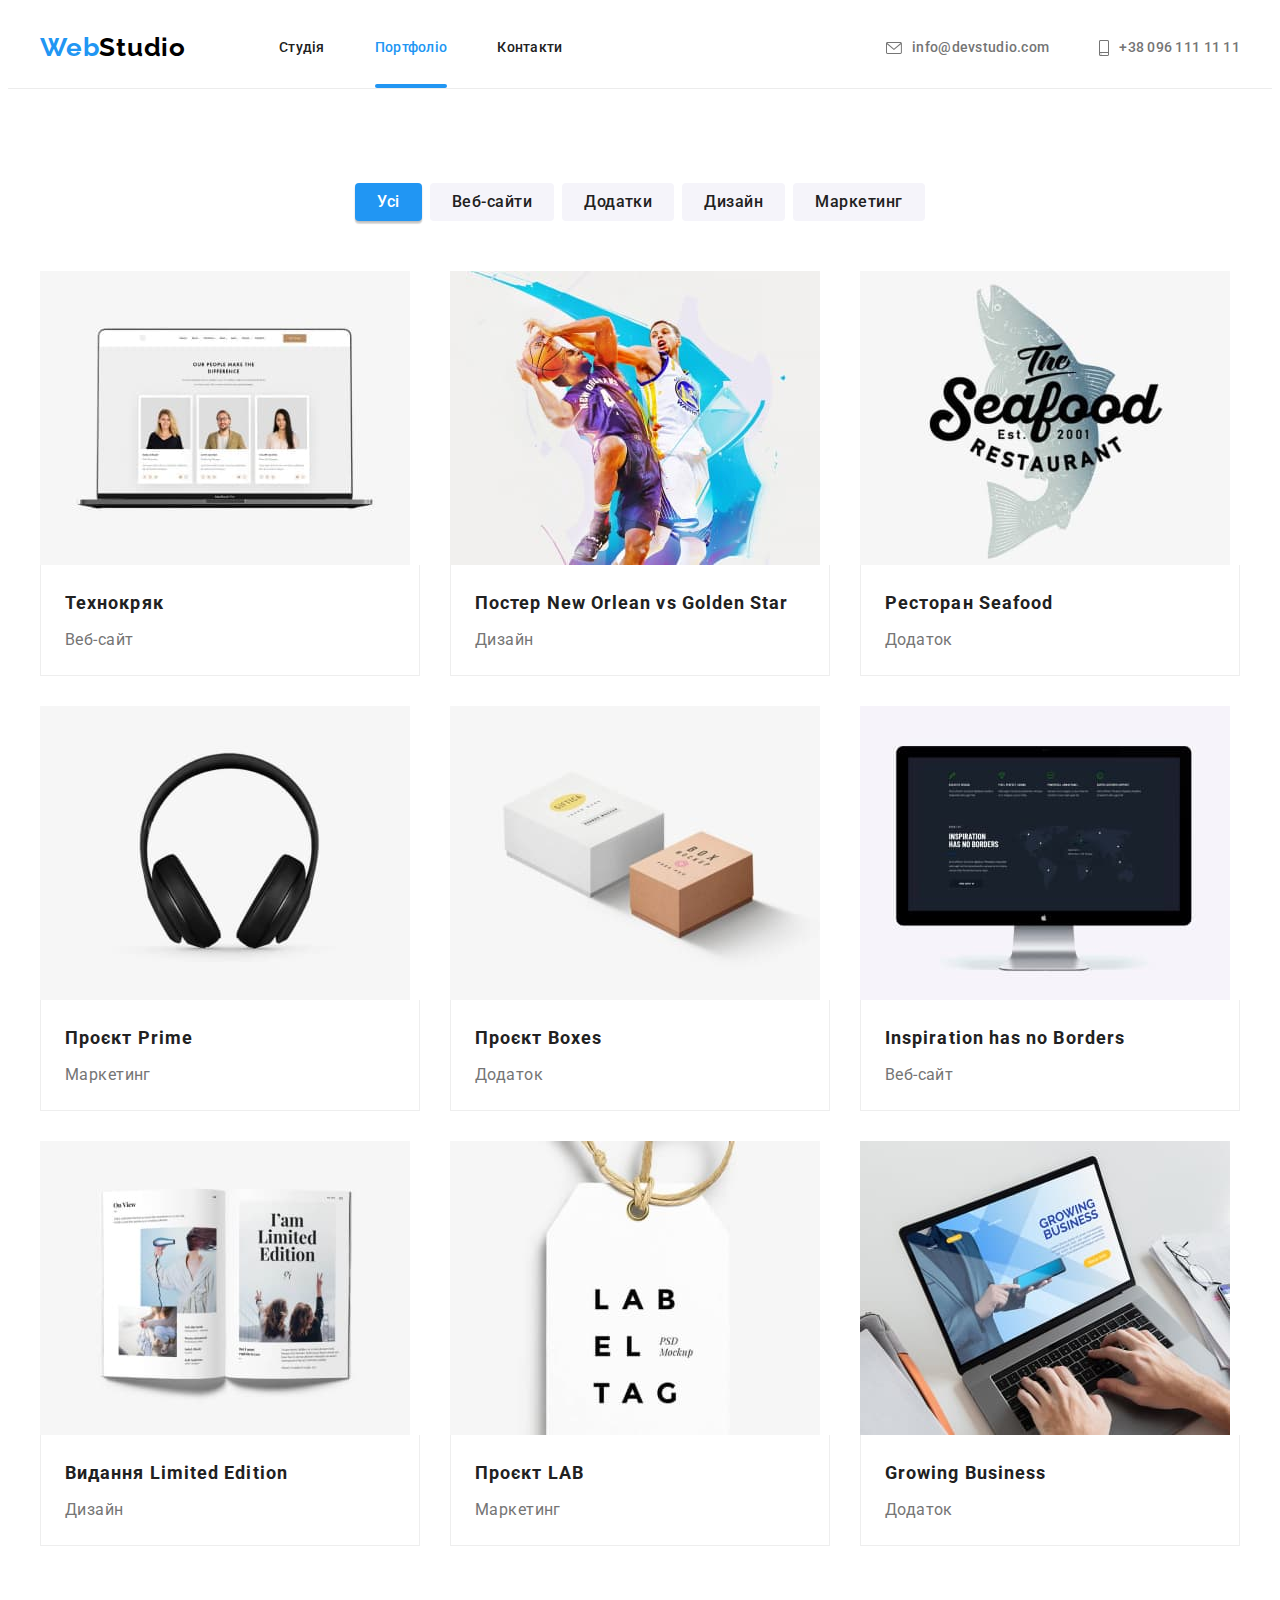
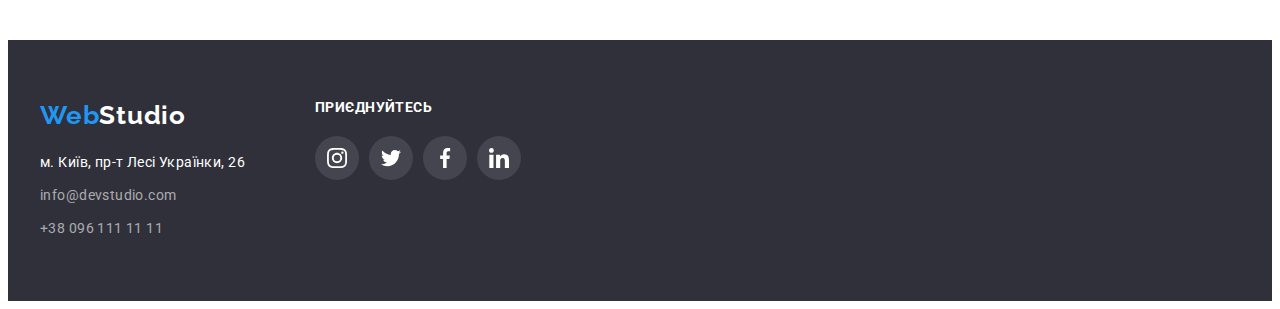
==== portfolio.html @ d4754091 "Initial commit" ====
<!DOCTYPE html>
<html lang="uk">
  <head>
    <meta charset="UTF-8" />
    <meta http-equiv="X-UA-Compatible" content="IE=edge" />
    <meta name="viewport" content="width=device-width, initial-scale=1.0" />
    <title>Портфоліо</title>
    <link rel="preconnect" href="https://fonts.googleapis.com" />
    <link rel="preconnect" href="https://fonts.gstatic.com" crossorigin />
    <link
      href="https://fonts.googleapis.com/css2?family=Raleway:wght@700&family=Roboto:wght@400;500;700;900&display=swap"
      rel="stylesheet"
    />
    <link
      rel="stylesheet"
      href="https://cdnjs.cloudflare.com/ajax/libs/modern-normalize/1.1.0/modern-normalize.min.css"
      integrity="sha512-wpPYUAdjBVSE4KJnH1VR1HeZfpl1ub8YT/NKx4PuQ5NmX2tKuGu6U/JRp5y+Y8XG2tV+wKQpNHVUX03MfMFn9Q=="
      crossorigin="anonymous"
      referrerpolicy="no-referrer"
    />
    <link rel="stylesheet" href="css/styles.css" />
  </head>
  <body>
    <!-- Шапка сайта -->
    <header class="page-header">
      <div class="container">
        <nav class="site-nav">
          <a href="./index.html" class="logo logo-header">
            <span>Web</span>Studio</a
          >
          <ul class="nav-list">
            <li class="item">
              <a href="index.html" class="nav-link">Студія</a>
            </li>
            <li class="item">
              <a href="portfolio.html" class="nav-link active">Портфоліо</a>
            </li>
            <li class="item"><a href="" class="nav-link">Контакти</a></li>
          </ul>
        </nav>
        <ul class="contact">
          <li class="item contact-item">
            <a href="mailto:info@devstudio.com" class="contact-link">
              <svg class="icon" width="16" height="12">
                <use href="./images/icons.svg#envelope"></use>
              </svg>
              info@devstudio.com
            </a>
          </li>
          <li class="item">
            <a href="tel:+380961111111" class="contact-link">
              <svg class="icon" width="10" height="16">
                <use href="./images/icons.svg#smartphone"></use></svg
              >+38 096 111 11 11
            </a>
          </li>
        </ul>
      </div>
    </header>
    <main>
      <!-- Портфолио -->
      <section class="section">
        <div class="container">
          <h1 class="visually-hidden">Портфоліо</h1>
          <ul class="filter-list">
            <li class="filter-items">
              <button type="button" class="filter-btn active-btn">Усі</button>
            </li>
            <li class="filter-items">
              <button type="button" class="filter-btn">Веб-сайти</button>
            </li>
            <li class="filter-items">
              <button type="button" class="filter-btn">Додатки</button>
            </li>
            <li class="filter-items">
              <button type="button" class="filter-btn">Дизайн</button>
            </li>
            <li class="filter-items">
              <button type="button" class="filter-btn">Маркетинг</button>
            </li>
          </ul>
          <ul class="portfolio-list">
            <li class="portfolio-items">
              <a class="portfolio-link" href="">
                <div class="portfolio-wrap">
                  <img
                    src="images/website.jpg"
                    alt="Веб-сайт на ноутбуке"
                    width="370"
                  />
                  <div class="portfolio-aside">
                    <p class="portfolio-desc">
                      Ресурс пропонує комплексні пропозиції з різним рівнем
                      функціоналу та сервісів. Все це дозволить відвідувачу
                      отримати вичерпні відомості про компанію чи приватну
                      особу.
                    </p>
                  </div>
                </div>
                <div class="portfolio-box">
                  <h2 class="portfolio-name">Технокряк</h2>
                  <p class="portfolio-text">Веб-сайт</p>
                </div></a
              >
            </li>
            <li class="portfolio-items">
              <a class="portfolio-link" href="">
                <div class="portfolio-wrap">
                  <img
                    src="images/poster.jpg"
                    alt="Постер с баскетболистами"
                    width="370"
                  />
                  <div class="portfolio-aside">
                    <p class="portfolio-desc">
                      Ресурс пропонує комплексні пропозиції з різним рівнем
                      функціоналу та сервісів. Все це дозволить відвідувачу
                      отримати вичерпні відомості про компанію чи приватну
                      особу.
                    </p>
                  </div>
                </div>
                <div class="portfolio-box">
                  <h2 class="portfolio-name">
                    Постер New Orlean vs Golden Star
                  </h2>
                  <p class="portfolio-text">Дизайн</p>
                </div>
              </a>
            </li>
            <li class="portfolio-items">
              <a class="portfolio-link" href="">
                <div class="portfolio-wrap">
                  <img
                    src="images/sheafood.jpg"
                    alt="Эмблема ресторана Seafood"
                    width="370"
                  />
                  <div class="portfolio-aside">
                    <p class="portfolio-desc">
                      Ресурс пропонує комплексні пропозиції з різним рівнем
                      функціоналу та сервісів. Все це дозволить відвідувачу
                      отримати вичерпні відомості про компанію чи приватну
                      особу.
                    </p>
                  </div>
                </div>
                <div class="portfolio-box">
                  <h2 class="portfolio-name">Ресторан Seafood</h2>
                  <p class="portfolio-text">Додаток</p>
                </div>
              </a>
            </li>
            <li class="portfolio-items">
              <a class="portfolio-link" href="">
                <div class="portfolio-wrap">
                  <img src="images/headphones.jpg" alt="Наушники" width="370" />
                  <div class="portfolio-aside">
                    <p class="portfolio-desc">
                      Ресурс пропонує комплексні пропозиції з різним рівнем
                      функціоналу та сервісів. Все це дозволить відвідувачу
                      отримати вичерпні відомості про компанію чи приватну
                      особу.
                    </p>
                  </div>
                </div>
                <div class="portfolio-box">
                  <h2 class="portfolio-name">Проєкт Prime</h2>
                  <p class="portfolio-text">Маркетинг</p>
                </div>
              </a>
            </li>
            <li class="portfolio-items">
              <a class="portfolio-link" href="">
                <div class="portfolio-wrap">
                  <img src="images/boxes.jpg" alt="Коробки" width="370" />
                  <div class="portfolio-aside">
                    <p class="portfolio-desc">
                      Ресурс пропонує комплексні пропозиції з різним рівнем
                      функціоналу та сервісів. Все це дозволить відвідувачу
                      отримати вичерпні відомості про компанію чи приватну
                      особу.
                    </p>
                  </div>
                </div>
                <div class="portfolio-box">
                  <h2 class="portfolio-name">Проєкт Boxes</h2>
                  <p class="portfolio-text">Додаток</p>
                </div>
              </a>
            </li>
            <li class="portfolio-items">
              <a class="portfolio-link" href="">
                <div class="portfolio-wrap">
                  <img src="images/monitor.jpg" alt="Монитор" width="370" />
                  <div class="portfolio-aside">
                    <p class="portfolio-desc">
                      Ресурс пропонує комплексні пропозиції з різним рівнем
                      функціоналу та сервісів. Все це дозволить відвідувачу
                      отримати вичерпні відомості про компанію чи приватну
                      особу.
                    </p>
                  </div>
                </div>
                <div class="portfolio-box">
                  <h2 class="portfolio-name">Inspiration has no Borders</h2>
                  <p class="portfolio-text">Веб-сайт</p>
                </div>
              </a>
            </li>
            <li class="portfolio-items">
              <a class="portfolio-link" href="">
                <div class="portfolio-wrap">
                  <img src="images/magazine.jpg" alt="Журнал" width="370" />
                  <div class="portfolio-aside">
                    <p class="portfolio-desc">
                      Ресурс пропонує комплексні пропозиції з різним рівнем
                      функціоналу та сервісів. Все це дозволить відвідувачу
                      отримати вичерпні відомості про компанію чи приватну
                      особу.
                    </p>
                  </div>
                </div>
                <div class="portfolio-box">
                  <h2 class="portfolio-name">Видання Limited Edition</h2>
                  <p class="portfolio-text">Дизайн</p>
                </div>
              </a>
            </li>
            <li class="portfolio-items">
              <a class="portfolio-link" href="">
                <div class="portfolio-wrap">
                  <img src="images/label.jpg" alt="Лейбл" width="370" />
                  <div class="portfolio-aside">
                    <p class="portfolio-desc">
                      Ресурс пропонує комплексні пропозиції з різним рівнем
                      функціоналу та сервісів. Все це дозволить відвідувачу
                      отримати вичерпні відомості про компанію чи приватну
                      особу.
                    </p>
                  </div>
                </div>
                <div class="portfolio-box">
                  <h2 class="portfolio-name">Проєкт LAB</h2>
                  <p class="portfolio-text">Маркетинг</p>
                </div>
              </a>
            </li>
            <li class="portfolio-items">
              <a class="portfolio-link" href="">
                <div class="portfolio-wrap">
                  <img
                    src="images/laptop.jpg"
                    alt="Ноутбук с бизнес-приложением"
                    width="370"
                  />
                  <div class="portfolio-aside">
                    <p class="portfolio-desc">
                      Ресурс пропонує комплексні пропозиції з різним рівнем
                      функціоналу та сервісів. Все це дозволить відвідувачу
                      отримати вичерпні відомості про компанію чи приватну
                      особу.
                    </p>
                  </div>
                </div>
                <div class="portfolio-box">
                  <h2 class="portfolio-name">Growing Business</h2>
                  <p class="portfolio-text">Додаток</p>
                </div>
              </a>
            </li>
          </ul>
        </div>
      </section>
    </main>
    <!-- Футер -->
    <footer class="footer">
      <div class="container footer-container">
        <div>
          <a href="./index.html" class="logo logo-footer">
            <span>Web</span>Studio</a
          >
          <address>
            <ul class="address-list">
              <li class="address-items">
                <a href="" class="footer-contact"
                  >м. Київ, пр-т Лесі Українки, 26</a
                >
              </li>
              <li class="address-items">
                <a href="mailto:info@devstudio.com" class="link-footer"
                  >info@devstudio.com</a
                >
              </li>
              <li class="address-items">
                <a href="tel:+380961111111" class="link-footer"
                  >+38 096 111 11 11</a
                >
              </li>
            </ul>
          </address>
        </div>
        <div class="footer-social-wrap">
          <h2 class="footer-social-title">приєднуйтесь</h2>
          <ul class="social-list">
            <li class="socials-item">
              <a
                class="socials-link footer-socials-link"
                href=""
                target="_blank"
                rel="nofollow noopener noreferrer"
                aria-label="Instagram"
                ><svg class="footer-icon" width="20" height="20">
                  <use href="./images/icons.svg#instagram"></use></svg
              ></a>
            </li>
            <li class="socials-item">
              <a
                class="socials-link footer-socials-link"
                href=""
                target="_blank"
                rel="nofollow noopener noreferrer"
                aria-label="Twitter"
                ><svg class="footer-icon" width="20" height="20">
                  <use href="./images/icons.svg#twitter"></use></svg
              ></a>
            </li>
            <li class="socials-item">
              <a
                class="socials-link footer-socials-link"
                href=""
                target="_blank"
                rel="nofollow noopener noreferrer"
                aria-label="Facebook"
                ><svg class="footer-icon" width="20" height="20">
                  <use href="./images/icons.svg#facebook"></use></svg
              ></a>
            </li>
            <li class="socials-item">
              <a
                class="socials-link footer-socials-link"
                href=""
                target="_blank"
                rel="nofollow noopener noreferrer"
                aria-label="LinkedIn"
                ><svg class="footer-icon" width="20" height="20">
                  <use href="./images/icons.svg#linkedin"></use></svg
              ></a>
            </li>
          </ul>
        </div>
      </div>
    </footer>
  </body>
</html>
---- css/styles.css ----
html {
    box-sizing: border-box;
}

*
*::before,
*::after {
    box-sizing: inherit;
}

:root {
    --primery-text-color: #757575;
    --title-text-color: #212121;
    --acсуте-color: #E5E5E5;
    --primary-white-color: #FFFFFF;
    --primary-button-color: #F5F4FA;
    --hover-focus-color: #2196F3;
    --base-color: #2F303A;
    --light-bc-color: #F5F4FA;
    --icon-main-color: #AFB1B8;
        
    /* Анімація */

    --anim-shown: 250ms cubic-bezier(0.4, 0, 0.2, 1);
}

body {
    background-color: var(--primary-white-color);
    color: var(--primery-text-color);
    font-family: 'Roboto', sans-serif;
    font-size: 14px;
    line-height: 1.71;    
    letter-spacing: 0.03em;
}

h1,
h2,
h3,
h4,
p {
    margin-top: 0;
    margin-bottom: 0;
}

ul {
    list-style: none;
    padding: 0;
    margin: 0;
}

a {
    text-decoration: none;
    color: inherit;
}

img {
    display: block;
    max-width: 100%;
    height: auto;
}

address {
    font-style: normal;
}

.container {
    margin-left: auto;
    margin-right: auto;
    width: 1200px;
    padding-left: 15px;
    padding-right: 15px;

}

.section {
    padding-top: 94px;
    padding-bottom: 94px;
}

.heading {
    font-size: 14px;
    line-height: 1.14;
    text-transform: uppercase;

}

/* Шапка сайта */
.page-header {
    background-color: var(--primary-white-color);
    border-bottom: 1px solid #ECECEC;

}

.page-header>div {
    display: flex;
    justify-content: space-between;    
}

.site-nav {
    display: flex;
    align-items: center;    
}

.logo {
    font-family: 'Raleway', sans-serif;    
    font-weight: 700;
    font-size: 26px;
    line-height: 1.2;
    letter-spacing: 0.03em;   
}

.logo-header {
    color: #000000;
    margin-right: 93px;
} 

.logo span {
    color: var(--hover-focus-color);
}

.nav-list, .contact {
    display: flex;
}

.nav-list .item:not(:last-child),
.contact .item:not(:last-child) {
    margin-right: 50px;
}

.nav-link, .contact-link {
   
    padding-top: 32px;
    padding-bottom: 32px;

    font-weight: 500;
    font-size: 14px;
    line-height: 1.14;
    letter-spacing: 0.02em; 

    transition: color var(--anim-shown);
}

.nav-link {
    position: relative;
    color: var(--title-text-color);
   
}

.nav-link.active {
    color: var(--hover-focus-color);
}

.nav-link.active::after {
    content: "";
    position: absolute;   
    left: 0;
    bottom: -1px;
    display: block;
   
    height: 4px;
    width: 100%;
    border-radius: 2px;
    
    
    background-color: var(--hover-focus-color);
}

.nav-link:hover,
.nav-link:focus,
.contact-link:hover,
.contact-link:focus,
.link-footer:hover,
.link-footer:focus {
    color: var(--hover-focus-color);
}

.contact-link {
    display: flex;
    justify-content: center;
    align-items: center;
    gap: 10px;
}

.icon {
    fill: currentColor;
}

/* Студия */

.hero {
    max-width: 1600px; ;
    padding: 200px 0;
    margin-left: auto;
    margin-right: auto;
    
    text-align: center;
    
    background-color: var(--base-color);
    background-image: linear-gradient(to right, rgba(47, 48, 58, 0.4), rgba(47, 48, 58, 0.4)), 
        url(../images/hero.jpg);
    background-repeat: no-repeat;
    background-position:center;
}

.title-hero {
    width: 696px;
    margin-left: auto;
    margin-right: auto;
    margin-bottom: 30px;
    color: var(--primary-white-color);
    font-weight: 900;
    font-size: 44px;
    line-height: 1.36;   
    letter-spacing: 0.06em;
    text-transform: uppercase;
}

.btn {
    border: 0;
    padding: 10px 32px;
    box-shadow: 0px 4px 4px rgba(0, 0, 0, 0.15);
    border-radius: 4px;   
    font-family: inherit;
    background-color: var(--hover-focus-color);
    color: var(--primary-white-color);
    font-weight: 700;
    font-size: 16px;
    line-height: 1.88;
    letter-spacing: 0.06em;
    cursor: pointer;   

    transition: background-color var(--anim-shown);
}

.btn:hover,
.btn:focus {
    background-color: #188CE8;

}

/* Преимущества */

.visually-hidden {
    position: absolute;
    width: 1px;
    height: 1px;
    margin: -1px;
    border: 0;
    padding: 0;
    white-space: nowrap;
    clip-path: inset(100%);
    clip: rect(0 0 0 0);
    overflow: hidden;
}

.features-list {
    display: flex;
}

.features-icon-container {
    display: flex;
    justify-content: center;
    align-items: center;
    margin-bottom: 30px;
    width: 270px;
    height: 120px;
    background-color:var(--light-bc-color);
}

.features-items {
    width: calc((100%-90px)/4);
}

.features-items:not(:last-child) {
    margin-right: 30px;
}

.features-heading {
    margin-bottom: 10px;
    color: var(--title-text-color);
    
}

/*  Чем мы занимаемся */

.title {
    margin-bottom: 50px;
    color: var(--title-text-color);
    font-size: 36px;
    line-height:1.17;
    text-align: center;
}

.section.work {
    padding-top: 0;
}

.work-list {
    display: flex;
}

.work-items {
    position: relative;
}

.work-items:not(:last-child),
.team-items:not(:last-child)
 {
    margin-right: 30px;
}

.work-heading {
    position: absolute;
    bottom: 0;
    left: 0;
    padding-top: 27px;
    padding-bottom: 27px;

    width: 100%;
    font-weight: 700;
    text-align: center;
    color: var(--primary-white-color);

    background: rgba(47, 48, 58, 0.8);
} 

/* Команда */

.team {
    background-color: var(--primary-button-color);
}

.team-list {
    display: flex;
}

.team-items{
    background-color: var(--primary-white-color);
    box-shadow: 0px 1px 3px rgba(0, 0, 0, 0.12), 0px 1px 1px rgba(0, 0, 0, 0.14), 0px 2px 1px rgba(0, 0, 0, 0.2);
    border-radius: 0px 0px 4px 4px;    
}

.team-wrapor {
    padding: 30px 10px;
}

.team-name {    
    margin-bottom: 10px;
    color: var(--title-text-color);
    font-weight: 500;
    font-size: 16px;
    line-height: 1.19;
    text-align: center;
}

.team-position {
    margin-bottom: 16px;
    font-size: 16px;
    line-height: 1.19;
    text-align: center;
}

.social-list {
    display: flex;
    justify-content: center;
    gap: 10px;
}

.socials-link {
   
    display: flex;
    justify-content: center;
    align-items: center;
    width: 44px;
    height: 44px;
    border-radius: 50%;

    transition: background-color var(--anim-shown);
   
}

.socials-icon {
    fill: var(--icon-main-color);
    transition: fill var(--anim-shown);
}

.socials-link:hover,
.socials-link:focus {
    background-color: var(--hover-focus-color);
}

.socials-link:hover .socials-icon,
.socials-link:focus .socials-icon { 
    fill: var(--primary-white-color);
}



/* Клієнти */

.clients-list {
    display: flex;
    gap: 30px;
}

.clients-link {
    display: flex;
    justify-content: center;
    align-items: center;
    width: 170px;
    height: 92px;
    border: 1px solid var(--icon-main-color);
    border-radius: 4px;
    
    transition: border var(--anim-shown);
}

.clients-link:hover,
.clients-link:focus {
    border: 1px solid var(--hover-focus-color);
}

.clients-icon {
    fill: var(--icon-main-color);
    transition: fill var(--anim-shown);
}

.clients-link:hover .clients-icon,
.clients-link:focus .clients-icon {
    fill: var(--hover-focus-color);
}


/* Футер */

.logo-footer {
    display: inline-block;
    margin-bottom: 20px;
    color: #FFFFFF;
    
}

.footer {
    background-color: var(--base-color);
    padding: 60px 0;
}

.address-items:not(:last-child) {
    margin-bottom: 9px;
}

.footer-contact {
    color: var(--primary-white-color);    
}

.link-footer {
    color: rgba(255, 255, 255, 0.6);

    transition: color var(--anim-shown);
}

.footer-social-title {
    margin-bottom: 20px;
    font-size: 14px;
    line-height: 1.14;
    letter-spacing: 0.03em;
    text-transform: uppercase;

    color: var(--primary-white-color);
}

.footer-social-wrap {
    margin-left: 70px;
}


.footer-socials-link {
    background-color: rgba(100%, 100%, 100%, 10%);

}

.footer-icon {
    fill: var(--primary-white-color);
}

/* Портфолио */

.footer-container {
    display: flex;
}

.filter-list {
    display: flex;
    justify-content: center;
    margin-bottom: 50px;
}

.filter-items:not(:last-child) {
    margin-right: 8px;
    
}

.filter-btn {
    background-color: var(--primary-button-color);
    color: var(--title-text-color);
    padding: 6px 22px;
    font-family: inherit;
    font-weight: 500;
    font-size: 16px;
    line-height: 1.62;
    text-align: center;
    letter-spacing: 0.03em;
    cursor: pointer;
    border: 0;
    border-radius: 4px;

    transition: background-color var(--anim-shown), color var(--anim-shown), box-shadow  var(--anim-shown);
}

.filter-btn:hover,
.filter-btn:focus {
    background-color: var(--hover-focus-color);
    color: var(--primary-white-color);
    box-shadow: 0px 3px 1px rgba(0, 0, 0, 0.1), 0px 1px 2px rgba(0, 0, 0, 0.08), 0px 2px 2px rgba(0, 0, 0, 0.12);
}

.active-btn {
    background-color: var(--hover-focus-color);
    color: var(--primary-white-color);
    box-shadow: 0px 3px 1px rgba(0, 0, 0, 0.1), 0px 1px 2px rgba(0, 0, 0, 0.08), 0px 2px 2px rgba(0, 0, 0, 0.12);
}

.portfolio-list {
    display: flex;
    flex-wrap: wrap;
    gap: 30px;
}

.portfolio-items {
    flex-basis: calc((100% - 60px) / 3);
    background-color: var(--primary-white-color);
    
    cursor: pointer;
}

.portfolio-link {
    
    display: block;

    transition: box-shadow var(--anim-shown);
}

.portfolio-box {
   
    padding: 20px 24px;
    border-right: 1px solid #EEEEEE;
    border-left: 1px solid #EEEEEE;
    border-bottom: 1px solid #EEEEEE;
}

.portfolio-wrap {
    position: relative;
    overflow: hidden;
}

.portfolio-aside {

    position: absolute;
    top: 0;
    left: 0;

    display: flex;
    align-items: center;
    justify-content: center;
    
    width: 100%;
    height: 100%;
    padding: 24px;
    background-color:rgba(33, 150, 243, 0.9);
    
    transform: translateY(100%);
    transition: transform var(--anim-shown) ;



   
}

.portfolio-desc {
    font-size: 18px;
    line-height: 1.56;

    color:var(--primary-white-color);
    
}

.portfolio-link:hover,
.portfolio-link:focus {
    box-shadow: 0px 1px 1px rgba(0, 0, 0, 0.12), 0px 4px 4px rgba(0, 0, 0, 0.06), 1px 4px 6px rgba(0, 0, 0, 0.16);
}

.portfolio-link:hover .portfolio-aside,
.portfolio-link:focus .portfolio-aside {
    transform: translateY(0);
}


.portfolio-name {    
    margin-bottom: 4px;
    color: var(--title-text-color);
    font-size: 18px;
    line-height: 2;
    letter-spacing: 0.06em;
}

.portfolio-text {
    font-size: 16px;
    line-height: 1.88;
}

/* Modal */

.backdrop {
    position: fixed;
    top: 0;
    left: 0;
    width: 100%;
    height: 100%;

    background-color: rgba(0, 0, 0, 0.2) ;

    transition: opacity var(--anim-shown), visibility var(--anim-shown) ;
}

.backdrop.is-hidden {
    opacity: 0;
    visibility: hidden;
    pointer-events: none;
}

.modal {
    position: absolute;
    top: 50%;
    left: 50%;
    transform: translate(-50%, -50%);

    width: 528px;
    min-height: 581px;
    border-radius: 4px;

    background-color: var(--primary-white-color);
    box-shadow: 0px 1px 3px rgba(0, 0, 0, 0.12), 0px 1px 1px rgba(0, 0, 0, 0.14), 0px 2px 1px rgba(0, 0, 0, 0.2);


}

.modal-btn {

    display: block;
    position: absolute;
    top: 8px;
    right: 8px;
    display: flex;
    justify-content: center;
    align-items: center;
    width: 30px;
    height: 30px;
    border: 1px solid rgba(0, 0, 0, 0.1);;
    border-radius: 50%;
    background-color: var(--primary-white-color);
    
    cursor: pointer;
   
   
}

.modal-icon {
    position: absolute;
    transition: fill var(--anim-shown)
}

.modal-btn:hover .modal-icon,
.modal-btn:focus .modal-icon {
    fill: var(--hover-focus-color);
}
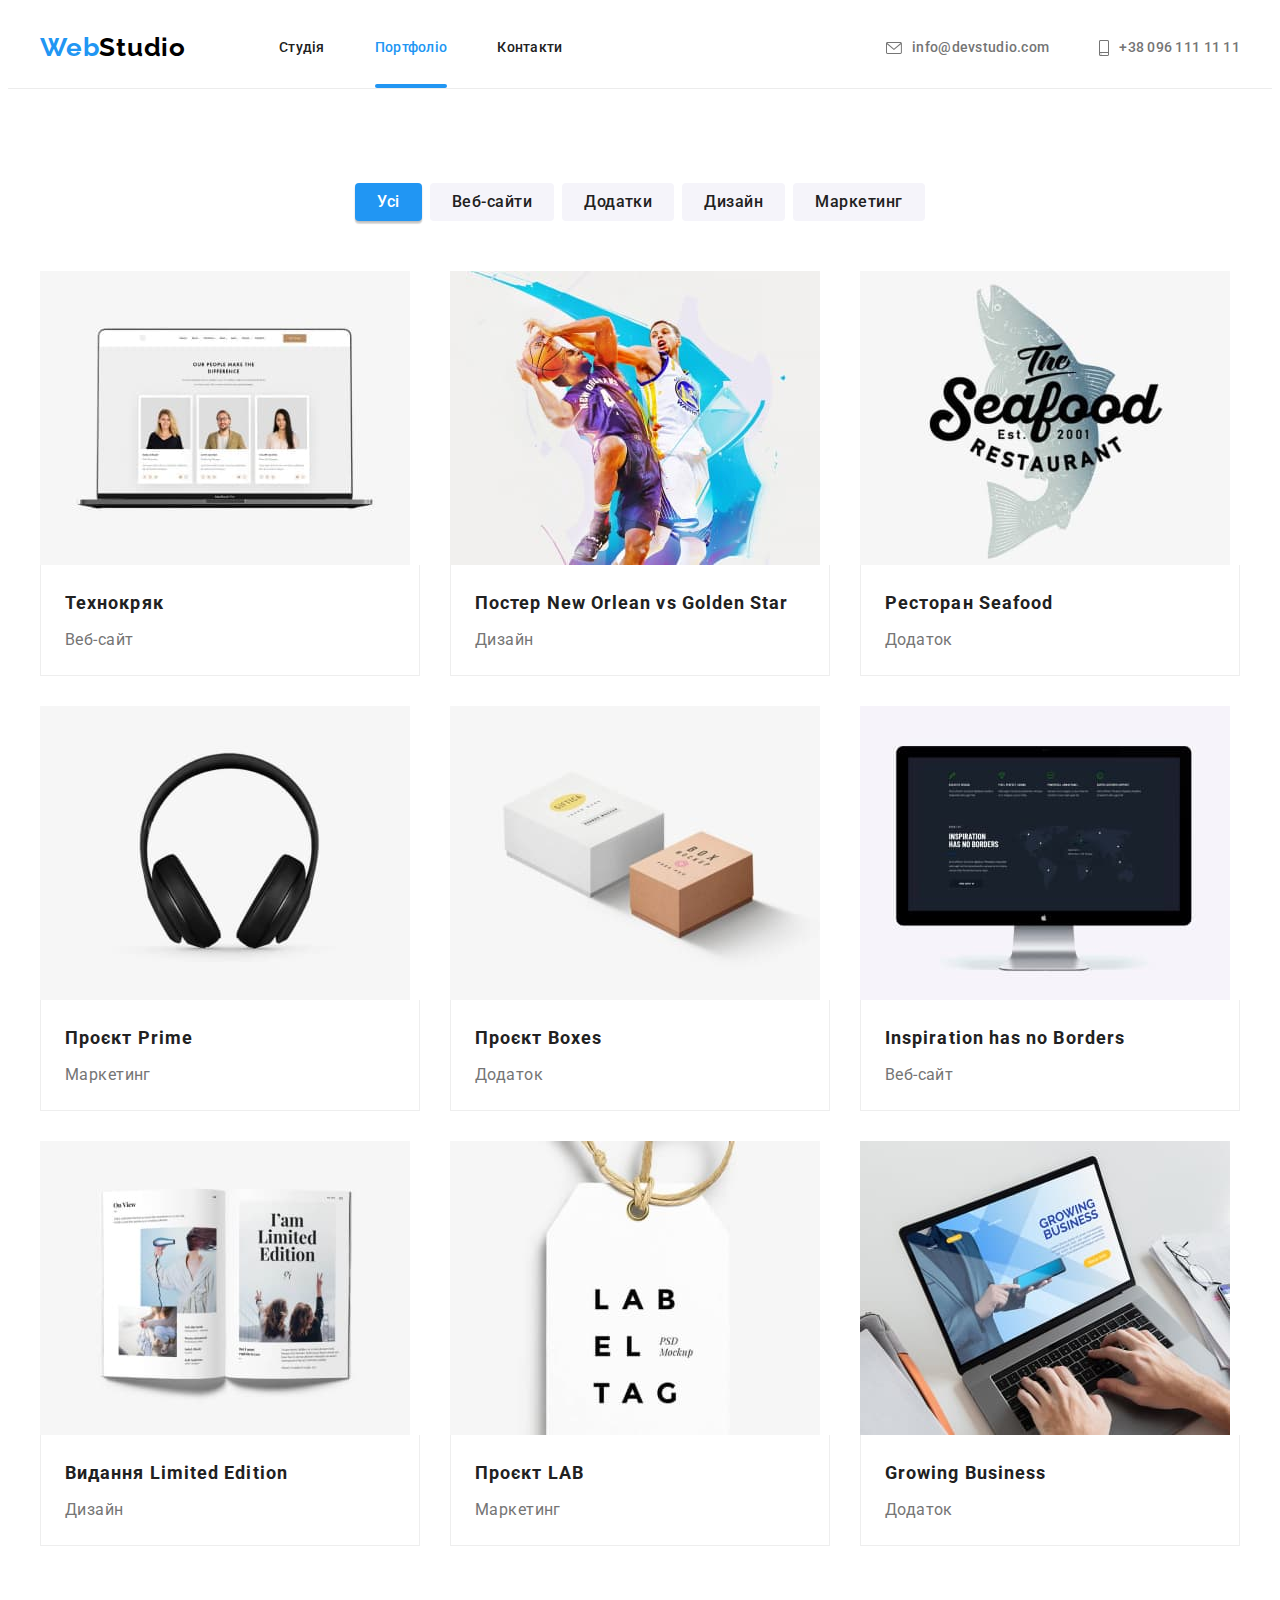
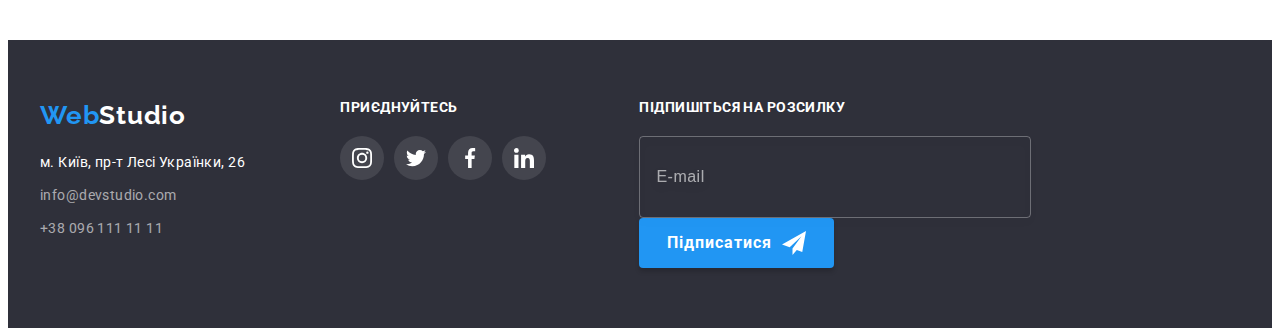
==== commit 0a4b8fd4: "Додає форми" ====
--- a/portfolio.html
+++ b/portfolio.html
@@ -25,22 +25,24 @@
     <header class="page-header">
       <div class="container">
         <nav class="site-nav">
-          <a href="./index.html" class="logo logo-header">
+          <a href="./index.html" class="link logo logo-header">
             <span>Web</span>Studio</a
           >
           <ul class="nav-list">
             <li class="item">
-              <a href="index.html" class="nav-link">Студія</a>
+              <a href="index.html" class="link nav-link">Студія</a>
             </li>
             <li class="item">
-              <a href="portfolio.html" class="nav-link active">Портфоліо</a>
-            </li>
-            <li class="item"><a href="" class="nav-link">Контакти</a></li>
+              <a href="portfolio.html" class="link nav-link active"
+                >Портфоліо</a
+              >
+            </li>
+            <li class="item"><a href="" class="link nav-link">Контакти</a></li>
           </ul>
         </nav>
         <ul class="contact">
           <li class="item contact-item">
-            <a href="mailto:info@devstudio.com" class="contact-link">
+            <a href="mailto:info@devstudio.com" class="link contact-link">
               <svg class="icon" width="16" height="12">
                 <use href="./images/icons.svg#envelope"></use>
               </svg>
@@ -48,7 +50,7 @@
             </a>
           </li>
           <li class="item">
-            <a href="tel:+380961111111" class="contact-link">
+            <a href="tel:+380961111111" class="link contact-link">
               <svg class="icon" width="10" height="16">
                 <use href="./images/icons.svg#smartphone"></use></svg
               >+38 096 111 11 11
@@ -81,7 +83,7 @@
           </ul>
           <ul class="portfolio-list">
             <li class="portfolio-items">
-              <a class="portfolio-link" href="">
+              <a class="link portfolio-link" href="">
                 <div class="portfolio-wrap">
                   <img
                     src="images/website.jpg"
@@ -104,7 +106,7 @@
               >
             </li>
             <li class="portfolio-items">
-              <a class="portfolio-link" href="">
+              <a class="link portfolio-link" href="">
                 <div class="portfolio-wrap">
                   <img
                     src="images/poster.jpg"
@@ -129,7 +131,7 @@
               </a>
             </li>
             <li class="portfolio-items">
-              <a class="portfolio-link" href="">
+              <a class="link portfolio-link" href="">
                 <div class="portfolio-wrap">
                   <img
                     src="images/sheafood.jpg"
@@ -152,7 +154,7 @@
               </a>
             </li>
             <li class="portfolio-items">
-              <a class="portfolio-link" href="">
+              <a class="link portfolio-link" href="">
                 <div class="portfolio-wrap">
                   <img src="images/headphones.jpg" alt="Наушники" width="370" />
                   <div class="portfolio-aside">
@@ -171,7 +173,7 @@
               </a>
             </li>
             <li class="portfolio-items">
-              <a class="portfolio-link" href="">
+              <a class="link portfolio-link" href="">
                 <div class="portfolio-wrap">
                   <img src="images/boxes.jpg" alt="Коробки" width="370" />
                   <div class="portfolio-aside">
@@ -190,7 +192,7 @@
               </a>
             </li>
             <li class="portfolio-items">
-              <a class="portfolio-link" href="">
+              <a class="link portfolio-link" href="">
                 <div class="portfolio-wrap">
                   <img src="images/monitor.jpg" alt="Монитор" width="370" />
                   <div class="portfolio-aside">
@@ -209,7 +211,7 @@
               </a>
             </li>
             <li class="portfolio-items">
-              <a class="portfolio-link" href="">
+              <a class="link portfolio-link" href="">
                 <div class="portfolio-wrap">
                   <img src="images/magazine.jpg" alt="Журнал" width="370" />
                   <div class="portfolio-aside">
@@ -228,7 +230,7 @@
               </a>
             </li>
             <li class="portfolio-items">
-              <a class="portfolio-link" href="">
+              <a class="link portfolio-link" href="">
                 <div class="portfolio-wrap">
                   <img src="images/label.jpg" alt="Лейбл" width="370" />
                   <div class="portfolio-aside">
@@ -247,7 +249,7 @@
               </a>
             </li>
             <li class="portfolio-items">
-              <a class="portfolio-link" href="">
+              <a class="link portfolio-link" href="">
                 <div class="portfolio-wrap">
                   <img
                     src="images/laptop.jpg"
@@ -276,24 +278,24 @@
     <!-- Футер -->
     <footer class="footer">
       <div class="container footer-container">
-        <div>
-          <a href="./index.html" class="logo logo-footer">
+        <div class="contact-wrap">
+          <a href="./index.html" class="link logo logo-footer">
             <span>Web</span>Studio</a
           >
           <address>
             <ul class="address-list">
               <li class="address-items">
-                <a href="" class="footer-contact"
+                <a href="" class="link footer-contact"
                   >м. Київ, пр-т Лесі Українки, 26</a
                 >
               </li>
               <li class="address-items">
-                <a href="mailto:info@devstudio.com" class="link-footer"
+                <a href="mailto:info@devstudio.com" class="link link-footer"
                   >info@devstudio.com</a
                 >
               </li>
               <li class="address-items">
-                <a href="tel:+380961111111" class="link-footer"
+                <a href="tel:+380961111111" class="link link-footer"
                   >+38 096 111 11 11</a
                 >
               </li>
@@ -301,11 +303,11 @@
           </address>
         </div>
         <div class="footer-social-wrap">
-          <h2 class="footer-social-title">приєднуйтесь</h2>
+          <h2 class="footer-title">приєднуйтесь</h2>
           <ul class="social-list">
             <li class="socials-item">
               <a
-                class="socials-link footer-socials-link"
+                class="link socials-link footer-socials-link"
                 href=""
                 target="_blank"
                 rel="nofollow noopener noreferrer"
@@ -316,7 +318,7 @@
             </li>
             <li class="socials-item">
               <a
-                class="socials-link footer-socials-link"
+                class="link socials-link footer-socials-link"
                 href=""
                 target="_blank"
                 rel="nofollow noopener noreferrer"
@@ -327,7 +329,7 @@
             </li>
             <li class="socials-item">
               <a
-                class="socials-link footer-socials-link"
+                class="link socials-link footer-socials-link"
                 href=""
                 target="_blank"
                 rel="nofollow noopener noreferrer"
@@ -338,7 +340,7 @@
             </li>
             <li class="socials-item">
               <a
-                class="socials-link footer-socials-link"
+                class="link socials-link footer-socials-link"
                 href=""
                 target="_blank"
                 rel="nofollow noopener noreferrer"
@@ -349,6 +351,26 @@
             </li>
           </ul>
         </div>
+
+        <div class="subscription">
+          <h2 class="footer-title">Підпишіться на розсилку</h2>
+          <form class="subscription-form" name="subscription-form">
+            <label>
+              <input
+                class="subscription-field"
+                type="email"
+                name="user-email"
+                placeholder="E-mail"
+              />
+            </label>
+            <button class="subscription-btn btn" type="submit">
+              Підписатися
+              <svg class="subscription-icon" width="24" height="24">
+                <use href="./images/icons.svg#send"></use>
+              </svg>
+            </button>
+          </form>
+        </div>
       </div>
     </footer>
   </body>
--- a/css/styles.css
+++ b/css/styles.css
@@ -15,9 +15,12 @@
     --primary-white-color: #FFFFFF;
     --primary-button-color: #F5F4FA;
     --hover-focus-color: #2196F3;
+    --bg-hover-btn: #188CE8;
     --base-color: #2F303A;
     --light-bc-color: #F5F4FA;
     --icon-main-color: #AFB1B8;
+
+    --grey-cl-15: rgba(0, 0, 0, 0.15);
         
     /* Анімація */
 
@@ -48,10 +51,7 @@
     margin: 0;
 }
 
-a {
-    text-decoration: none;
-    color: inherit;
-}
+
 
 img {
     display: block;
@@ -61,6 +61,11 @@
 
 address {
     font-style: normal;
+}
+
+.link {
+    text-decoration: none;
+    color: inherit;
 }
 
 .container {
@@ -75,6 +80,23 @@
 .section {
     padding-top: 94px;
     padding-bottom: 94px;
+}
+
+.btn {
+    border: 0;
+    box-shadow: 0px 4px 4px var(--grey-cl-15);
+    border-radius: 4px;
+    font-family: inherit;
+    background-color: var(--hover-focus-color);
+    color: var(--primary-white-color);
+    font-weight: 700;
+    font-size: 16px;
+    line-height: 1.88;
+    letter-spacing: 0.06em;
+    cursor: pointer;
+
+    transition: background-color var(--anim-shown);
+
 }
 
 .heading {
@@ -215,26 +237,17 @@
     text-transform: uppercase;
 }
 
-.btn {
-    border: 0;
+
+
+.hero-btn {
     padding: 10px 32px;
-    box-shadow: 0px 4px 4px rgba(0, 0, 0, 0.15);
-    border-radius: 4px;   
-    font-family: inherit;
-    background-color: var(--hover-focus-color);
-    color: var(--primary-white-color);
-    font-weight: 700;
-    font-size: 16px;
-    line-height: 1.88;
-    letter-spacing: 0.06em;
-    cursor: pointer;   
-
-    transition: background-color var(--anim-shown);
-}
+    
+}
+
 
 .btn:hover,
 .btn:focus {
-    background-color: #188CE8;
+    background-color: var(--bg-hover-btn);
 
 }
 
@@ -445,6 +458,10 @@
     padding: 60px 0;
 }
 
+.contact-wrap {
+    width: 231px;
+}
+
 .address-items:not(:last-child) {
     margin-bottom: 9px;
 }
@@ -459,7 +476,7 @@
     transition: color var(--anim-shown);
 }
 
-.footer-social-title {
+.footer-title {
     margin-bottom: 20px;
     font-size: 14px;
     line-height: 1.14;
@@ -471,17 +488,70 @@
 
 .footer-social-wrap {
     margin-left: 70px;
+    margin-right: 93px;
 }
 
 
 .footer-socials-link {
-    background-color: rgba(100%, 100%, 100%, 10%);
+    background-color: rgba(255, 255, 255, 0.1);
 
 }
 
 .footer-icon {
     fill: var(--primary-white-color);
 }
+
+/* Підписка */
+
+.subscription-title {
+    
+    text-transform: uppercase;
+
+    color: var(--primary-white-color);
+}
+
+.subscription-field {
+    width: 358px;
+    height: 50px;
+    padding: 15px 16px;
+
+    font-size: 16px;
+    line-height: 1.25;
+    letter-spacing: 0.03em;
+
+    background-color: transparent;
+    border: 1px solid rgba(255, 255, 255, 0.3);
+    filter: drop-shadow(0px 4px 4px var(--grey-cl-15));
+    border-radius: 4px;
+    margin-right: 12px;
+    color: var(--primary-white-color);
+   
+
+}
+
+
+.subscription-field::placeholder {
+
+    font-size: 16px;
+    line-height: 1.25;
+    letter-spacing: 0.03em;
+    color: rgba(255, 255, 255, 0.6);
+}
+
+.subscription-btn { 
+    display: inline-flex;
+    align-items: center;
+    justify-content: center;
+    gap: 10px;
+    padding: 10px 28px;
+    
+
+}
+   
+.subscription-icon {
+    fill: var(--primary-white-color);
+}
+
 
 /* Портфолио */
 
@@ -646,6 +716,7 @@
 
     width: 528px;
     min-height: 581px;
+    padding: 40px;
     border-radius: 4px;
 
     background-color: var(--primary-white-color);
@@ -682,4 +753,136 @@
 .modal-btn:hover .modal-icon,
 .modal-btn:focus .modal-icon {
     fill: var(--hover-focus-color);
+}
+
+.register-title {
+    display: block;
+    margin-bottom: 12px;
+
+    
+    font-size: 20px;
+    line-height:1.15;
+    text-align: center;
+    letter-spacing: 0.03em;
+
+    color: var(--title-text-color);
+
+}
+
+.register-group {
+    
+    margin-bottom: 20px;
+
+}
+
+.register-wrap {
+    position: relative;
+    display: flex;
+    flex-direction: column;
+    gap: 4px;
+
+}
+
+
+
+.register-wrap:not(:last-child) {
+    margin-bottom: 10px;
+}
+
+.register-label {
+    font-size: 12px;
+    line-height: 1.17;
+    letter-spacing: 0.01em;
+     
+}
+
+.register-field {
+    height: 40px;
+   padding: 12px 42px;
+   outline: transparent;
+    border: 1px solid rgba(33, 33, 33, 0.2);
+    border-radius: 4px;
+    
+
+    transition: border-color var(--anim-shown);
+}
+
+.register-icon {
+    position: absolute;
+    bottom: 11px;
+    left: 12px;
+
+    transition: fill var(--anim-shown);
+
+}
+
+
+.register-message {
+    height: 120px;
+    padding: 12px 16px;
+    
+    font-size: 12px;
+    line-height: 1.17px;
+    letter-spacing: 0.01em;
+
+    outline: transparent;
+    border: 1px solid rgba(33, 33, 33, 0.2);
+    border-radius: 4px;
+    resize: none;
+
+    transition: border-color var(--anim-shown);
+}
+
+.register-field:focus,
+.register-message:focus {
+    border-color: var(--hover-focus-color);
+}
+
+.register-field:focus + .register-icon {
+    fill: var(--hover-focus-color);
+}
+
+.register-message::placeholder {
+    color: rgba(117, 117, 117, 0.5);
+}
+
+.register-agreement {
+    display: flex;
+    align-items: center;
+    justify-content: center;
+    gap: 8px;
+    margin-bottom: 30px;
+}
+
+.agreement-link {
+    color: var(--hover-focus-color);
+   text-underline-position: under;
+}
+
+.register-checkbox:checked + .register-checkbox > .unchek-icon {
+    opacity: 0;
+}
+
+.uncheck-icon {
+    opacity: 0;
+
+    transition: opacity var(--anim-shown);
+}
+
+.register-checkbox:checked + .register-checkbox > .check-icon {
+    opacity: 1;
+}
+
+.check-icon {
+    opacity: 0;
+
+    transition: opacity var(--anim-shown);
+}
+
+.register-btn {
+    display: block;
+    margin-left: auto;
+    margin-right: auto;
+    padding: 10px 52px;
+  
 }